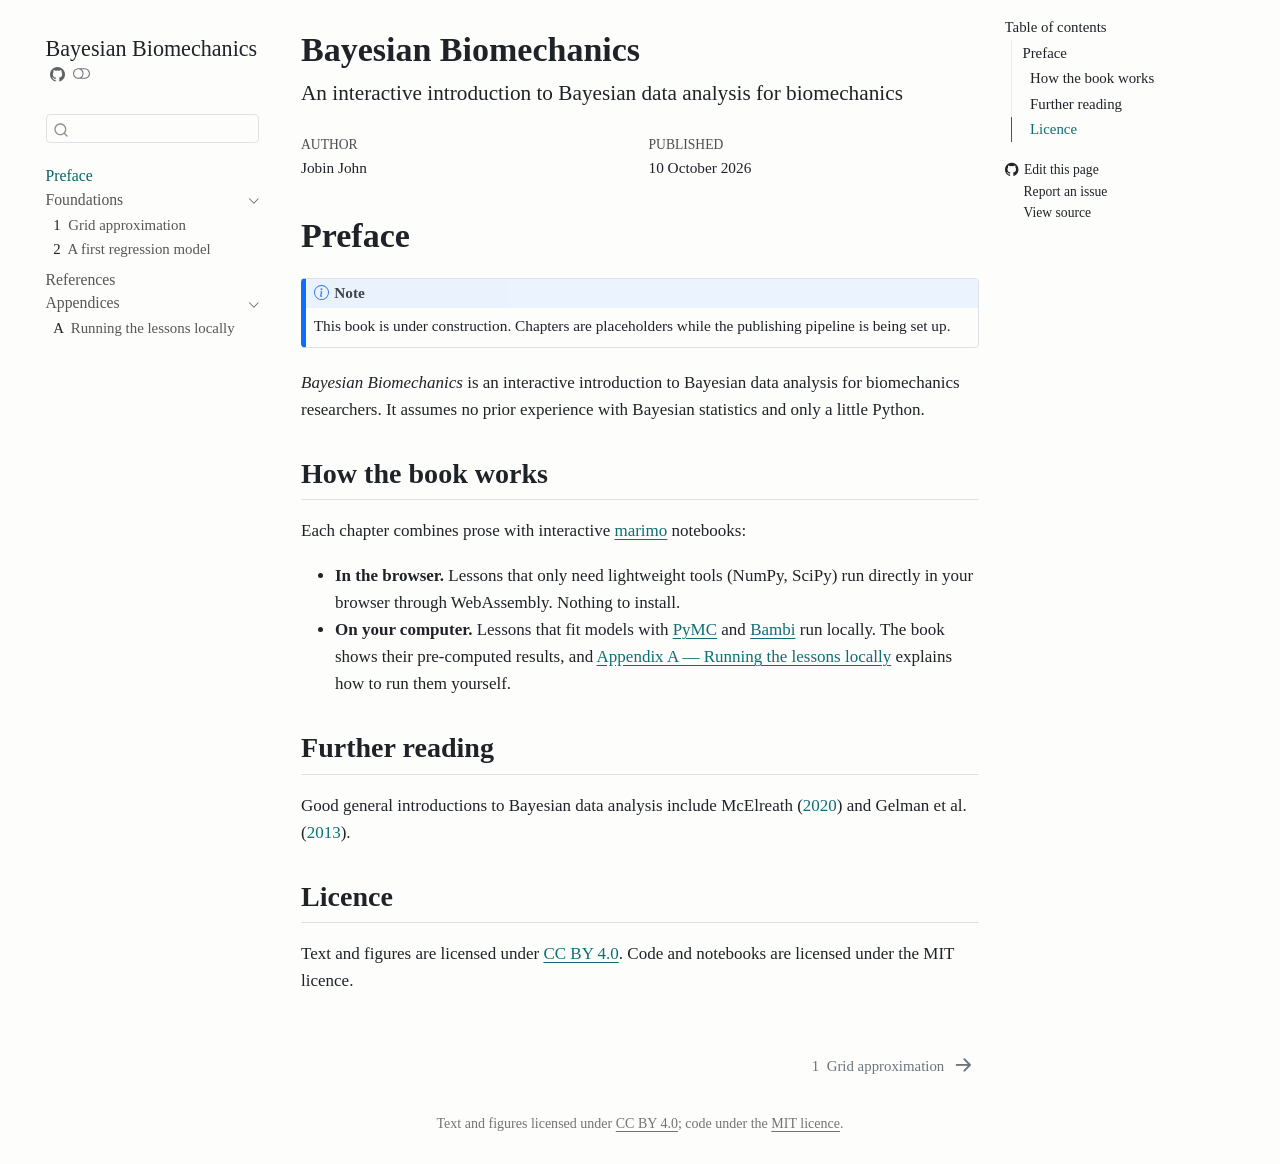
==== index.html @ 27a136d2 "Built site for gh-pages" ====
<!DOCTYPE html>
<html xmlns="http://www.w3.org/1999/xhtml" lang="en-GB" xml:lang="en-GB"><head>

<meta charset="utf-8">
<meta name="generator" content="quarto-1.9.38">

<meta name="viewport" content="width=device-width, initial-scale=1.0, user-scalable=yes">

<meta name="author" content="Jobin John">
<meta name="dcterms.date" content="2026-10-10">

<title>Bayesian Biomechanics</title>
<style>
/* Default styles provided by pandoc.
** See https://pandoc.org/MANUAL.html#variables-for-html for config info.
*/
code{white-space: pre-wrap;}
span.smallcaps{font-variant: small-caps;}
div.columns{display: flex; gap: min(4vw, 1.5em);}
div.column{flex: auto; overflow-x: auto;}
div.hanging-indent{margin-left: 1.5em; text-indent: -1.5em;}
ul.task-list{list-style: none;}
ul.task-list li input[type="checkbox"] {
  width: 0.8em;
  margin: 0 0.8em 0.2em -1em; /* quarto-specific, see https://github.com/quarto-dev/quarto-cli/issues/4556 */ 
  vertical-align: middle;
}
/* CSS for citations */
div.csl-bib-body { }
div.csl-entry {
  clear: both;
  margin-bottom: 0em;
}
.hanging-indent div.csl-entry {
  margin-left:2em;
  text-indent:-2em;
}
div.csl-left-margin {
  min-width:2em;
  float:left;
}
div.csl-right-inline {
  margin-left:2em;
  padding-left:1em;
}
div.csl-indent {
  margin-left: 2em;
}</style>


<script src="site_libs/quarto-nav/quarto-nav.js"></script>
<script src="site_libs/quarto-nav/headroom.min.js"></script>
<script src="site_libs/clipboard/clipboard.min.js"></script>
<script src="site_libs/quarto-search/autocomplete.umd.js"></script>
<script src="site_libs/quarto-search/fuse.min.js"></script>
<script src="site_libs/quarto-search/quarto-search.js"></script>
<meta name="quarto:offset" content="./">
<link href="./01-grid-approximation/index.html" rel="next">
<script src="site_libs/quarto-html/quarto.js" type="module"></script>
<script src="site_libs/quarto-html/tabsets/tabsets.js" type="module"></script>
<script src="site_libs/quarto-html/popper.min.js"></script>
<script src="site_libs/quarto-html/tippy.umd.min.js"></script>
<script src="site_libs/quarto-html/anchor.min.js"></script>
<link href="site_libs/quarto-html/tippy.css" rel="stylesheet">
<link href="site_libs/quarto-html/quarto-syntax-highlighting-6a50bd621f08fdc5c26e43d254df0a90.css" rel="stylesheet" class="quarto-color-scheme" id="quarto-text-highlighting-styles">
<link href="site_libs/quarto-html/quarto-syntax-highlighting-dark-9bfc61b20ce54e18ae6b25bf56d136e1.css" rel="stylesheet" class="quarto-color-scheme quarto-color-alternate" id="quarto-text-highlighting-styles">
<link href="site_libs/quarto-html/quarto-syntax-highlighting-6a50bd621f08fdc5c26e43d254df0a90.css" rel="stylesheet" class="quarto-color-scheme-extra" id="quarto-text-highlighting-styles">
<script src="site_libs/bootstrap/bootstrap.min.js"></script>
<link href="site_libs/bootstrap/bootstrap-icons.css" rel="stylesheet">
<link href="site_libs/bootstrap/bootstrap-147ba38827aabe65ba223d9e9d71cdb8.min.css" rel="stylesheet" append-hash="true" class="quarto-color-scheme" id="quarto-bootstrap" data-mode="light">
<link href="site_libs/bootstrap/bootstrap-dark-3a12921481bc5e168c1eccef44e2c2c0.min.css" rel="stylesheet" append-hash="true" class="quarto-color-scheme quarto-color-alternate" id="quarto-bootstrap" data-mode="dark">
<link href="site_libs/bootstrap/bootstrap-147ba38827aabe65ba223d9e9d71cdb8.min.css" rel="stylesheet" append-hash="true" class="quarto-color-scheme-extra" id="quarto-bootstrap" data-mode="light">
<script id="quarto-search-options" type="application/json">{
  "location": "sidebar",
  "copy-button": false,
  "collapse-after": 3,
  "panel-placement": "start",
  "type": "textbox",
  "limit": 50,
  "keyboard-shortcut": [
    "f",
    "/",
    "s"
  ],
  "show-item-context": false,
  "language": {
    "search-no-results-text": "No results",
    "search-matching-documents-text": "matching documents",
    "search-copy-link-title": "Copy link to search",
    "search-hide-matches-text": "Hide additional matches",
    "search-more-match-text": "more match in this document",
    "search-more-matches-text": "more matches in this document",
    "search-clear-button-title": "Clear",
    "search-text-placeholder": "",
    "search-detached-cancel-button-title": "Cancel",
    "search-submit-button-title": "Submit",
    "search-label": "Search"
  }
}</script>


</head>

<body class="nav-sidebar floating quarto-light"><script id="quarto-html-before-body" type="application/javascript">
    const toggleBodyColorMode = (bsSheetEl) => {
      const mode = bsSheetEl.getAttribute("data-mode");
      const bodyEl = window.document.querySelector("body");
      if (mode === "dark") {
        bodyEl.classList.add("quarto-dark");
        bodyEl.classList.remove("quarto-light");
      } else {
        bodyEl.classList.add("quarto-light");
        bodyEl.classList.remove("quarto-dark");
      }
    }
    const toggleBodyColorPrimary = () => {
      const bsSheetEl = window.document.querySelector("link#quarto-bootstrap:not([rel=disabled-stylesheet])");
      if (bsSheetEl) {
        toggleBodyColorMode(bsSheetEl);
      }
    }
    const setColorSchemeToggle = (alternate) => {
      const toggles = window.document.querySelectorAll('.quarto-color-scheme-toggle');
      for (let i=0; i < toggles.length; i++) {
        const toggle = toggles[i];
        if (toggle) {
          if (alternate) {
            toggle.classList.add("alternate");
          } else {
            toggle.classList.remove("alternate");
          }
        }
      }
    };
    const toggleColorMode = (alternate) => {
      // Switch the stylesheets
      const primaryStylesheets = window.document.querySelectorAll('link.quarto-color-scheme:not(.quarto-color-alternate)');
      const alternateStylesheets = window.document.querySelectorAll('link.quarto-color-scheme.quarto-color-alternate');
      manageTransitions('#quarto-margin-sidebar .nav-link', false);
      if (alternate) {
        // note: dark is layered on light, we don't disable primary!
        enableStylesheet(alternateStylesheets);
        for (const sheetNode of alternateStylesheets) {
          if (sheetNode.id === "quarto-bootstrap") {
            toggleBodyColorMode(sheetNode);
          }
        }
      } else {
        disableStylesheet(alternateStylesheets);
        enableStylesheet(primaryStylesheets)
        toggleBodyColorPrimary();
      }
      manageTransitions('#quarto-margin-sidebar .nav-link', true);
      // Switch the toggles
      setColorSchemeToggle(alternate)
      // Hack to workaround the fact that safari doesn't
      // properly recolor the scrollbar when toggling (#1455)
      if (navigator.userAgent.indexOf('Safari') > 0 && navigator.userAgent.indexOf('Chrome') == -1) {
        manageTransitions("body", false);
        window.scrollTo(0, 1);
        setTimeout(() => {
          window.scrollTo(0, 0);
          manageTransitions("body", true);
        }, 40);
      }
    }
    const disableStylesheet = (stylesheets) => {
      for (let i=0; i < stylesheets.length; i++) {
        const stylesheet = stylesheets[i];
        stylesheet.rel = 'disabled-stylesheet';
      }
    }
    const enableStylesheet = (stylesheets) => {
      for (let i=0; i < stylesheets.length; i++) {
        const stylesheet = stylesheets[i];
        if(stylesheet.rel !== 'stylesheet') { // for Chrome, which will still FOUC without this check
          stylesheet.rel = 'stylesheet';
        }
      }
    }
    const manageTransitions = (selector, allowTransitions) => {
      const els = window.document.querySelectorAll(selector);
      for (let i=0; i < els.length; i++) {
        const el = els[i];
        if (allowTransitions) {
          el.classList.remove('notransition');
        } else {
          el.classList.add('notransition');
        }
      }
    }
    const isFileUrl = () => {
      return window.location.protocol === 'file:';
    }
    const hasAlternateSentinel = () => {
      let styleSentinel = getColorSchemeSentinel();
      if (styleSentinel !== null) {
        return styleSentinel === "alternate";
      } else {
        return false;
      }
    }
    const setStyleSentinel = (alternate) => {
      const value = alternate ? "alternate" : "default";
      if (!isFileUrl()) {
        window.localStorage.setItem("quarto-color-scheme", value);
      } else {
        localAlternateSentinel = value;
      }
    }
    const getColorSchemeSentinel = () => {
      if (!isFileUrl()) {
        const storageValue = window.localStorage.getItem("quarto-color-scheme");
        return storageValue != null ? storageValue : localAlternateSentinel;
      } else {
        return localAlternateSentinel;
      }
    }
    const toggleGiscusIfUsed = (isAlternate, darkModeDefault) => {
      const baseTheme = document.querySelector('#giscus-base-theme')?.value ?? 'light';
      const alternateTheme = document.querySelector('#giscus-alt-theme')?.value ?? 'dark';
      let newTheme = '';
      if(authorPrefersDark) {
        newTheme = isAlternate ? baseTheme : alternateTheme;
      } else {
        newTheme = isAlternate ? alternateTheme : baseTheme;
      }
      const changeGiscusTheme = () => {
        // From: https://github.com/giscus/giscus/issues/336
        const sendMessage = (message) => {
          const iframe = document.querySelector('iframe.giscus-frame');
          if (!iframe) return;
          iframe.contentWindow.postMessage({ giscus: message }, 'https://giscus.app');
        }
        sendMessage({
          setConfig: {
            theme: newTheme
          }
        });
      }
      const isGiscussLoaded = window.document.querySelector('iframe.giscus-frame') !== null;
      if (isGiscussLoaded) {
        changeGiscusTheme();
      }
    };
    const authorPrefersDark = false;
    const darkModeDefault = authorPrefersDark;
      document.querySelector('link#quarto-text-highlighting-styles.quarto-color-scheme-extra').rel = 'disabled-stylesheet';
      document.querySelector('link#quarto-bootstrap.quarto-color-scheme-extra').rel = 'disabled-stylesheet';
    let localAlternateSentinel = darkModeDefault ? 'alternate' : 'default';
    // Dark / light mode switch
    window.quartoToggleColorScheme = () => {
      // Read the current dark / light value
      let toAlternate = !hasAlternateSentinel();
      toggleColorMode(toAlternate);
      setStyleSentinel(toAlternate);
      toggleGiscusIfUsed(toAlternate, darkModeDefault);
      window.dispatchEvent(new Event('resize'));
    };
    // Switch to dark mode if need be
    if (hasAlternateSentinel()) {
      toggleColorMode(true);
    } else {
      toggleColorMode(false);
    }
  </script>

<div id="quarto-search-results"></div>
  <header id="quarto-header" class="headroom fixed-top">
  <nav class="quarto-secondary-nav">
    <div class="container-fluid d-flex">
      <button type="button" class="quarto-btn-toggle btn" data-bs-toggle="collapse" role="button" data-bs-target=".quarto-sidebar-collapse-item" aria-controls="quarto-sidebar" aria-expanded="false" aria-label="Toggle sidebar navigation" onclick="if (window.quartoToggleHeadroom) { window.quartoToggleHeadroom(); }">
        <i class="bi bi-layout-text-sidebar-reverse"></i>
      </button>
        <nav class="quarto-page-breadcrumbs" aria-label="breadcrumb"><ol class="breadcrumb"><li class="breadcrumb-item"><a href="./index.html">Preface</a></li></ol></nav>
        <a class="flex-grow-1" role="navigation" data-bs-toggle="collapse" data-bs-target=".quarto-sidebar-collapse-item" aria-controls="quarto-sidebar" aria-expanded="false" aria-label="Toggle sidebar navigation" onclick="if (window.quartoToggleHeadroom) { window.quartoToggleHeadroom(); }">      
        </a>
      <button type="button" class="btn quarto-search-button" aria-label="Search" onclick="window.quartoOpenSearch();">
        <i class="bi bi-search"></i>
      </button>
    </div>
  </nav>
</header>
<!-- content -->
<div id="quarto-content" class="quarto-container page-columns page-rows-contents page-layout-article">
<!-- sidebar -->
  <nav id="quarto-sidebar" class="sidebar collapse collapse-horizontal quarto-sidebar-collapse-item sidebar-navigation floating overflow-auto">
    <div class="pt-lg-2 mt-2 text-left sidebar-header">
    <div class="sidebar-title mb-0 py-0">
      <a href="./">Bayesian Biomechanics</a> 
        <div class="sidebar-tools-main">
    <a href="https://github.com/jobindjohn/bayesian-biomechanics" title="Source Code" class="quarto-navigation-tool px-1" aria-label="Source Code"><i class="bi bi-github"></i></a>
  <a href="" class="quarto-color-scheme-toggle quarto-navigation-tool  px-1" onclick="window.quartoToggleColorScheme(); return false;" title="Toggle dark mode"><i class="bi"></i></a>
</div>
    </div>
      </div>
        <div class="mt-2 flex-shrink-0 align-items-center">
        <div class="sidebar-search">
        <div id="quarto-search" class="" title="Search"></div>
        </div>
        </div>
    <div class="sidebar-menu-container"> 
    <ul class="list-unstyled mt-1">
        <li class="sidebar-item">
  <div class="sidebar-item-container"> 
  <a href="./index.html" class="sidebar-item-text sidebar-link active">
 <span class="menu-text">Preface</span></a>
  </div>
</li>
        <li class="sidebar-item sidebar-item-section">
      <div class="sidebar-item-container"> 
            <a class="sidebar-item-text sidebar-link text-start" data-bs-toggle="collapse" data-bs-target="#quarto-sidebar-section-1" role="navigation" aria-expanded="true">
 <span class="menu-text">Foundations</span></a>
          <a class="sidebar-item-toggle text-start" data-bs-toggle="collapse" data-bs-target="#quarto-sidebar-section-1" role="navigation" aria-expanded="true" aria-label="Toggle section">
            <i class="bi bi-chevron-right ms-2"></i>
          </a> 
      </div>
      <ul id="quarto-sidebar-section-1" class="collapse list-unstyled sidebar-section depth1 show">  
          <li class="sidebar-item">
  <div class="sidebar-item-container"> 
  <a href="./01-grid-approximation/index.html" class="sidebar-item-text sidebar-link">
 <span class="menu-text"><span class="chapter-number">1</span>&nbsp; <span class="chapter-title">Grid approximation</span></span></a>
  </div>
</li>
          <li class="sidebar-item">
  <div class="sidebar-item-container"> 
  <a href="./02-first-regression/index.html" class="sidebar-item-text sidebar-link">
 <span class="menu-text"><span class="chapter-number">2</span>&nbsp; <span class="chapter-title">A first regression model</span></span></a>
  </div>
</li>
      </ul>
  </li>
        <li class="sidebar-item">
  <div class="sidebar-item-container"> 
  <a href="./references.html" class="sidebar-item-text sidebar-link">
 <span class="menu-text">References</span></a>
  </div>
</li>
        <li class="sidebar-item sidebar-item-section">
      <div class="sidebar-item-container"> 
            <a class="sidebar-item-text sidebar-link text-start" data-bs-toggle="collapse" data-bs-target="#quarto-sidebar-section-2" role="navigation" aria-expanded="true">
 <span class="menu-text">Appendices</span></a>
          <a class="sidebar-item-toggle text-start" data-bs-toggle="collapse" data-bs-target="#quarto-sidebar-section-2" role="navigation" aria-expanded="true" aria-label="Toggle section">
            <i class="bi bi-chevron-right ms-2"></i>
          </a> 
      </div>
      <ul id="quarto-sidebar-section-2" class="collapse list-unstyled sidebar-section depth1 show">  
          <li class="sidebar-item">
  <div class="sidebar-item-container"> 
  <a href="./appendix-setup/index.html" class="sidebar-item-text sidebar-link">
 <span class="menu-text"><span class="chapter-number">A</span>&nbsp; <span class="chapter-title">Running the lessons locally</span></span></a>
  </div>
</li>
      </ul>
  </li>
    </ul>
    </div>
</nav>
<div id="quarto-sidebar-glass" class="quarto-sidebar-collapse-item" data-bs-toggle="collapse" data-bs-target=".quarto-sidebar-collapse-item"></div>
<!-- margin-sidebar -->
    <div id="quarto-margin-sidebar" class="sidebar margin-sidebar">
        <nav id="TOC" role="doc-toc" class="toc-active">
    <h2 id="toc-title">Table of contents</h2>
   
  <ul>
  <li><a href="#preface" id="toc-preface" class="nav-link active" data-scroll-target="#preface">Preface</a>
  <ul class="collapse">
  <li><a href="#how-the-book-works" id="toc-how-the-book-works" class="nav-link" data-scroll-target="#how-the-book-works">How the book works</a></li>
  <li><a href="#further-reading" id="toc-further-reading" class="nav-link" data-scroll-target="#further-reading">Further reading</a></li>
  <li><a href="#licence" id="toc-licence" class="nav-link" data-scroll-target="#licence">Licence</a></li>
  </ul></li>
  </ul>
<div class="toc-actions"><ul><li><a href="https://github.com/jobindjohn/bayesian-biomechanics/edit/main/index.qmd" class="toc-action"><i class="bi bi-github"></i>Edit this page</a></li><li><a href="https://github.com/jobindjohn/bayesian-biomechanics/issues/new" class="toc-action"><i class="bi empty"></i>Report an issue</a></li><li><a href="https://github.com/jobindjohn/bayesian-biomechanics/blob/main/index.qmd" class="toc-action"><i class="bi empty"></i>View source</a></li></ul></div></nav>
    </div>
<!-- main -->
<main class="content" id="quarto-document-content">


<header id="title-block-header" class="quarto-title-block default">
<div class="quarto-title">
<h1 class="title">Bayesian Biomechanics</h1>
<p class="subtitle lead">An interactive introduction to Bayesian data analysis for biomechanics</p>
</div>



<div class="quarto-title-meta">

    <div>
    <div class="quarto-title-meta-heading">Author</div>
    <div class="quarto-title-meta-contents">
             <p>Jobin John </p>
          </div>
  </div>
    
    <div>
    <div class="quarto-title-meta-heading">Published</div>
    <div class="quarto-title-meta-contents">
      <p class="date">10 October 2026</p>
    </div>
  </div>
  
    
  </div>
  


</header>


<section id="preface" class="level1 unnumbered">
<h1 class="unnumbered">Preface</h1>
<div class="callout callout-style-default callout-note callout-titled">
<div class="callout-header d-flex align-content-center">
<div class="callout-icon-container">
<i class="callout-icon"></i>
</div>
<div class="callout-title-container flex-fill">
Note
</div>
</div>
<div class="callout-body-container callout-body">
<p>This book is under construction. Chapters are placeholders while the publishing pipeline is being set up.</p>
</div>
</div>
<p><em>Bayesian Biomechanics</em> is an interactive introduction to Bayesian data analysis for biomechanics researchers. It assumes no prior experience with Bayesian statistics and only a little Python.</p>
<section id="how-the-book-works" class="level2">
<h2 class="anchored" data-anchor-id="how-the-book-works">How the book works</h2>
<p>Each chapter combines prose with interactive <a href="https://marimo.io">marimo</a> notebooks:</p>
<ul>
<li><strong>In the browser.</strong> Lessons that only need lightweight tools (NumPy, SciPy) run directly in your browser through WebAssembly. Nothing to install.</li>
<li><strong>On your computer.</strong> Lessons that fit models with <a href="https://www.pymc.io">PyMC</a> and <a href="https://bambinos.github.io/bambi/">Bambi</a> run locally. The book shows their pre-computed results, and <a href="appendix-setup/index.html" class="quarto-xref"><span>Appendix A — Running the lessons locally</span></a> explains how to run them yourself.</li>
</ul>
</section>
<section id="further-reading" class="level2">
<h2 class="anchored" data-anchor-id="further-reading">Further reading</h2>
<p>Good general introductions to Bayesian data analysis include <span class="citation" data-cites="mcelreath2020">McElreath (<a href="references.html#ref-mcelreath2020" role="doc-biblioref">2020</a>)</span> and <span class="citation" data-cites="gelman2013">Gelman et al. (<a href="references.html#ref-gelman2013" role="doc-biblioref">2013</a>)</span>.</p>
</section>
<section id="licence" class="level2">
<h2 class="anchored" data-anchor-id="licence">Licence</h2>
<p>Text and figures are licensed under <a href="https://creativecommons.org/licenses/by/4.0/">CC BY 4.0</a>. Code and notebooks are licensed under the MIT licence.</p>


<div id="refs" class="references csl-bib-body hanging-indent" data-entry-spacing="0" data-line-spacing="2" role="list" style="display: none">
<div id="ref-gelman2013" class="csl-entry" role="listitem">
Gelman, A., Carlin, J. B., Stern, H. S., Dunson, D. B., Vehtari, A., &amp; Rubin, D. B. (2013). <em>Bayesian data analysis</em> (3rd edn). CRC Press.
</div>
<div id="ref-mcelreath2020" class="csl-entry" role="listitem">
McElreath, R. (2020). <em>Statistical rethinking: A <span>Bayesian</span> course with examples in <span>R</span> and <span>Stan</span></em> (2nd edn). CRC Press.
</div>
</div>
</section>
</section>

</main> <!-- /main -->
<script id="quarto-html-after-body" type="application/javascript">
  window.document.addEventListener("DOMContentLoaded", function (event) {
    // Ensure there is a toggle, if there isn't float one in the top right
    if (window.document.querySelector('.quarto-color-scheme-toggle') === null) {
      const a = window.document.createElement('a');
      a.classList.add('top-right');
      a.classList.add('quarto-color-scheme-toggle');
      a.href = "";
      a.onclick = function() { try { window.quartoToggleColorScheme(); } catch {} return false; };
      const i = window.document.createElement("i");
      i.classList.add('bi');
      a.appendChild(i);
      window.document.body.appendChild(a);
    }
    setColorSchemeToggle(hasAlternateSentinel())
    const icon = "";
    const anchorJS = new window.AnchorJS();
    anchorJS.options = {
      placement: 'right',
      icon: icon
    };
    anchorJS.add('.anchored');
    const isCodeAnnotation = (el) => {
      for (const clz of el.classList) {
        if (clz.startsWith('code-annotation-')) {                     
          return true;
        }
      }
      return false;
    }
    const onCopySuccess = function(e) {
      // button target
      const button = e.trigger;
      // don't keep focus
      button.blur();
      // flash "checked"
      button.classList.add('code-copy-button-checked');
      var currentTitle = button.getAttribute("title");
      button.setAttribute("title", "Copied!");
      let tooltip;
      if (window.bootstrap) {
        button.setAttribute("data-bs-toggle", "tooltip");
        button.setAttribute("data-bs-placement", "left");
        button.setAttribute("data-bs-title", "Copied!");
        tooltip = new bootstrap.Tooltip(button, 
          { trigger: "manual", 
            customClass: "code-copy-button-tooltip",
            offset: [0, -8]});
        tooltip.show();    
      }
      setTimeout(function() {
        if (tooltip) {
          tooltip.hide();
          button.removeAttribute("data-bs-title");
          button.removeAttribute("data-bs-toggle");
          button.removeAttribute("data-bs-placement");
        }
        button.setAttribute("title", currentTitle);
        button.classList.remove('code-copy-button-checked');
      }, 1000);
      // clear code selection
      e.clearSelection();
    }
    const getTextToCopy = function(trigger) {
      const outerScaffold = trigger.parentElement.cloneNode(true);
      const codeEl = outerScaffold.querySelector('code');
      for (const childEl of codeEl.children) {
        if (isCodeAnnotation(childEl)) {
          childEl.remove();
        }
      }
      return codeEl.innerText;
    }
    const clipboard = new window.ClipboardJS('.code-copy-button:not([data-in-quarto-modal])', {
      text: getTextToCopy
    });
    clipboard.on('success', onCopySuccess);
    if (window.document.getElementById('quarto-embedded-source-code-modal')) {
      const clipboardModal = new window.ClipboardJS('.code-copy-button[data-in-quarto-modal]', {
        text: getTextToCopy,
        container: window.document.getElementById('quarto-embedded-source-code-modal')
      });
      clipboardModal.on('success', onCopySuccess);
    }
      var localhostRegex = new RegExp(/^(?:http|https):\/\/localhost\:?[0-9]*\//);
      var mailtoRegex = new RegExp(/^mailto:/);
        var filterRegex = new RegExp("https:\/\/jobindjohn\.github\.io\/bayesian-biomechanics\/");
      var isInternal = (href) => {
          return filterRegex.test(href) || localhostRegex.test(href) || mailtoRegex.test(href);
      }
      // Inspect non-navigation links and adorn them if external
     var links = window.document.querySelectorAll('a[href]:not(.nav-link):not(.navbar-brand):not(.toc-action):not(.sidebar-link):not(.sidebar-item-toggle):not(.pagination-link):not(.no-external):not([aria-hidden]):not(.dropdown-item):not(.quarto-navigation-tool):not(.about-link)');
      for (var i=0; i<links.length; i++) {
        const link = links[i];
        if (!isInternal(link.href)) {
          // undo the damage that might have been done by quarto-nav.js in the case of
          // links that we want to consider external
          if (link.dataset.originalHref !== undefined) {
            link.href = link.dataset.originalHref;
          }
        }
      }
    function tippyHover(el, contentFn, onTriggerFn, onUntriggerFn) {
      const config = {
        allowHTML: true,
        maxWidth: 500,
        delay: 100,
        arrow: false,
        appendTo: function(el) {
            return el.parentElement;
        },
        interactive: true,
        interactiveBorder: 10,
        theme: 'quarto',
        placement: 'bottom-start',
      };
      if (contentFn) {
        config.content = contentFn;
      }
      if (onTriggerFn) {
        config.onTrigger = onTriggerFn;
      }
      if (onUntriggerFn) {
        config.onUntrigger = onUntriggerFn;
      }
      window.tippy(el, config); 
    }
    const noterefs = window.document.querySelectorAll('a[role="doc-noteref"]');
    for (var i=0; i<noterefs.length; i++) {
      const ref = noterefs[i];
      tippyHover(ref, function() {
        // use id or data attribute instead here
        let href = ref.getAttribute('data-footnote-href') || ref.getAttribute('href');
        try { href = new URL(href).hash; } catch {}
        const id = href.replace(/^#\/?/, "");
        const note = window.document.getElementById(id);
        if (note) {
          return note.innerHTML;
        } else {
          return "";
        }
      });
    }
    const xrefs = window.document.querySelectorAll('a.quarto-xref');
    const processXRef = (id, note) => {
      // Strip column container classes
      const stripColumnClz = (el) => {
        el.classList.remove("page-full", "page-columns");
        if (el.children) {
          for (const child of el.children) {
            stripColumnClz(child);
          }
        }
      }
      stripColumnClz(note)
      if (id === null || id.startsWith('sec-')) {
        // Special case sections, only their first couple elements
        const container = document.createElement("div");
        if (note.children && note.children.length > 2) {
          container.appendChild(note.children[0].cloneNode(true));
          for (let i = 1; i < note.children.length; i++) {
            const child = note.children[i];
            if (child.tagName === "P" && child.innerText === "") {
              continue;
            } else {
              container.appendChild(child.cloneNode(true));
              break;
            }
          }
          if (window.Quarto?.typesetMath) {
            window.Quarto.typesetMath(container);
          }
          return container.innerHTML
        } else {
          if (window.Quarto?.typesetMath) {
            window.Quarto.typesetMath(note);
          }
          return note.innerHTML;
        }
      } else {
        // Remove any anchor links if they are present
        const anchorLink = note.querySelector('a.anchorjs-link');
        if (anchorLink) {
          anchorLink.remove();
        }
        if (window.Quarto?.typesetMath) {
          window.Quarto.typesetMath(note);
        }
        if (note.classList.contains("callout")) {
          return note.outerHTML;
        } else {
          return note.innerHTML;
        }
      }
    }
    for (var i=0; i<xrefs.length; i++) {
      const xref = xrefs[i];
      tippyHover(xref, undefined, function(instance) {
        instance.disable();
        let url = xref.getAttribute('href');
        let hash = undefined; 
        if (url.startsWith('#')) {
          hash = url;
        } else {
          try { hash = new URL(url).hash; } catch {}
        }
        if (hash) {
          const id = hash.replace(/^#\/?/, "");
          const note = window.document.getElementById(id);
          if (note !== null) {
            try {
              const html = processXRef(id, note.cloneNode(true));
              instance.setContent(html);
            } finally {
              instance.enable();
              instance.show();
            }
          } else {
            // See if we can fetch this
            fetch(url.split('#')[0])
            .then(res => res.text())
            .then(html => {
              const parser = new DOMParser();
              const htmlDoc = parser.parseFromString(html, "text/html");
              const note = htmlDoc.getElementById(id);
              if (note !== null) {
                const html = processXRef(id, note);
                instance.setContent(html);
              } 
            }).finally(() => {
              instance.enable();
              instance.show();
            });
          }
        } else {
          // See if we can fetch a full url (with no hash to target)
          // This is a special case and we should probably do some content thinning / targeting
          fetch(url)
          .then(res => res.text())
          .then(html => {
            const parser = new DOMParser();
            const htmlDoc = parser.parseFromString(html, "text/html");
            const note = htmlDoc.querySelector('main.content');
            if (note !== null) {
              // This should only happen for chapter cross references
              // (since there is no id in the URL)
              // remove the first header
              if (note.children.length > 0 && note.children[0].tagName === "HEADER") {
                note.children[0].remove();
              }
              const html = processXRef(null, note);
              instance.setContent(html);
            } 
          }).finally(() => {
            instance.enable();
            instance.show();
          });
        }
      }, function(instance) {
      });
    }
        let selectedAnnoteEl;
        const selectorForAnnotation = ( cell, annotation) => {
          let cellAttr = 'data-code-cell="' + cell + '"';
          let lineAttr = 'data-code-annotation="' +  annotation + '"';
          const selector = 'span[' + cellAttr + '][' + lineAttr + ']';
          return selector;
        }
        const selectCodeLines = (annoteEl) => {
          const doc = window.document;
          const targetCell = annoteEl.getAttribute("data-target-cell");
          const targetAnnotation = annoteEl.getAttribute("data-target-annotation");
          const annoteSpan = window.document.querySelector(selectorForAnnotation(targetCell, targetAnnotation));
          const lines = annoteSpan.getAttribute("data-code-lines").split(",");
          const lineIds = lines.map((line) => {
            return targetCell + "-" + line;
          })
          let top = null;
          let height = null;
          let parent = null;
          if (lineIds.length > 0) {
              //compute the position of the single el (top and bottom and make a div)
              const el = window.document.getElementById(lineIds[0]);
              top = el.offsetTop;
              height = el.offsetHeight;
              parent = el.parentElement.parentElement;
            if (lineIds.length > 1) {
              const lastEl = window.document.getElementById(lineIds[lineIds.length - 1]);
              const bottom = lastEl.offsetTop + lastEl.offsetHeight;
              height = bottom - top;
            }
            if (top !== null && height !== null && parent !== null) {
              // cook up a div (if necessary) and position it 
              let div = window.document.getElementById("code-annotation-line-highlight");
              if (div === null) {
                div = window.document.createElement("div");
                div.setAttribute("id", "code-annotation-line-highlight");
                div.style.position = 'absolute';
                parent.appendChild(div);
              }
              div.style.top = top - 2 + "px";
              div.style.height = height + 4 + "px";
              div.style.left = 0;
              let gutterDiv = window.document.getElementById("code-annotation-line-highlight-gutter");
              if (gutterDiv === null) {
                gutterDiv = window.document.createElement("div");
                gutterDiv.setAttribute("id", "code-annotation-line-highlight-gutter");
                gutterDiv.style.position = 'absolute';
                const codeCell = window.document.getElementById(targetCell);
                const gutter = codeCell.querySelector('.code-annotation-gutter');
                gutter.appendChild(gutterDiv);
              }
              gutterDiv.style.top = top - 2 + "px";
              gutterDiv.style.height = height + 4 + "px";
            }
            selectedAnnoteEl = annoteEl;
          }
        };
        const unselectCodeLines = () => {
          const elementsIds = ["code-annotation-line-highlight", "code-annotation-line-highlight-gutter"];
          elementsIds.forEach((elId) => {
            const div = window.document.getElementById(elId);
            if (div) {
              div.remove();
            }
          });
          selectedAnnoteEl = undefined;
        };
          // Handle positioning of the toggle
      window.addEventListener(
        "resize",
        throttle(() => {
          elRect = undefined;
          if (selectedAnnoteEl) {
            selectCodeLines(selectedAnnoteEl);
          }
        }, 10)
      );
      function throttle(fn, ms) {
      let throttle = false;
      let timer;
        return (...args) => {
          if(!throttle) { // first call gets through
              fn.apply(this, args);
              throttle = true;
          } else { // all the others get throttled
              if(timer) clearTimeout(timer); // cancel #2
              timer = setTimeout(() => {
                fn.apply(this, args);
                timer = throttle = false;
              }, ms);
          }
        };
      }
        // Attach click handler to the DT
        const annoteDls = window.document.querySelectorAll('dt[data-target-cell]');
        for (const annoteDlNode of annoteDls) {
          annoteDlNode.addEventListener('click', (event) => {
            const clickedEl = event.target;
            if (clickedEl !== selectedAnnoteEl) {
              unselectCodeLines();
              const activeEl = window.document.querySelector('dt[data-target-cell].code-annotation-active');
              if (activeEl) {
                activeEl.classList.remove('code-annotation-active');
              }
              selectCodeLines(clickedEl);
              clickedEl.classList.add('code-annotation-active');
            } else {
              // Unselect the line
              unselectCodeLines();
              clickedEl.classList.remove('code-annotation-active');
            }
          });
        }
    const findCites = (el) => {
      const parentEl = el.parentElement;
      if (parentEl) {
        const cites = parentEl.dataset.cites;
        if (cites) {
          return {
            el,
            cites: cites.split(' ')
          };
        } else {
          return findCites(el.parentElement)
        }
      } else {
        return undefined;
      }
    };
    var bibliorefs = window.document.querySelectorAll('a[role="doc-biblioref"]');
    for (var i=0; i<bibliorefs.length; i++) {
      const ref = bibliorefs[i];
      const citeInfo = findCites(ref);
      if (citeInfo) {
        tippyHover(citeInfo.el, function() {
          var popup = window.document.createElement('div');
          citeInfo.cites.forEach(function(cite) {
            var citeDiv = window.document.createElement('div');
            citeDiv.classList.add('hanging-indent');
            citeDiv.classList.add('csl-entry');
            var biblioDiv = window.document.getElementById('ref-' + cite);
            if (biblioDiv) {
              citeDiv.innerHTML = biblioDiv.innerHTML;
            }
            popup.appendChild(citeDiv);
          });
          return popup.innerHTML;
        });
      }
    }
  });
  </script>
<nav class="page-navigation">
  <div class="nav-page nav-page-previous">
  </div>
  <div class="nav-page nav-page-next">
      <a href="./01-grid-approximation/index.html" class="pagination-link" aria-label="Grid approximation">
        <span class="nav-page-text"><span class="chapter-number">1</span>&nbsp; <span class="chapter-title">Grid approximation</span></span> <i class="bi bi-arrow-right-short"></i>
      </a>
  </div>
</nav>
</div> <!-- /content -->
<footer class="footer">
  <div class="nav-footer">
    <div class="nav-footer-left">
      &nbsp;
    </div>   
    <div class="nav-footer-center">
<p>Text and figures licensed under <a href="https://creativecommons.org/licenses/by/4.0/">CC BY 4.0</a>; code under the <a href="https://github.com/jobindjohn/bayesian-biomechanics/blob/main/LICENSE">MIT licence</a>.</p>
<div class="toc-actions d-sm-block d-md-none"><ul><li><a href="https://github.com/jobindjohn/bayesian-biomechanics/edit/main/index.qmd" class="toc-action"><i class="bi bi-github"></i>Edit this page</a></li><li><a href="https://github.com/jobindjohn/bayesian-biomechanics/issues/new" class="toc-action"><i class="bi empty"></i>Report an issue</a></li><li><a href="https://github.com/jobindjohn/bayesian-biomechanics/blob/main/index.qmd" class="toc-action"><i class="bi empty"></i>View source</a></li></ul></div></div>
    <div class="nav-footer-right">
      &nbsp;
    </div>
  </div>
</footer>




</body></html>
---- site_libs/quarto-html/tippy.css ----
.tippy-box[data-animation=fade][data-state=hidden]{opacity:0}[data-tippy-root]{max-width:calc(100vw - 10px)}.tippy-box{position:relative;background-color:#333;color:#fff;border-radius:4px;font-size:14px;line-height:1.4;white-space:normal;outline:0;transition-property:transform,visibility,opacity}.tippy-box[data-placement^=top]>.tippy-arrow{bottom:0}.tippy-box[data-placement^=top]>.tippy-arrow:before{bottom:-7px;left:0;border-width:8px 8px 0;border-top-color:initial;transform-origin:center top}.tippy-box[data-placement^=bottom]>.tippy-arrow{top:0}.tippy-box[data-placement^=bottom]>.tippy-arrow:before{top:-7px;left:0;border-width:0 8px 8px;border-bottom-color:initial;transform-origin:center bottom}.tippy-box[data-placement^=left]>.tippy-arrow{right:0}.tippy-box[data-placement^=left]>.tippy-arrow:before{border-width:8px 0 8px 8px;border-left-color:initial;right:-7px;transform-origin:center left}.tippy-box[data-placement^=right]>.tippy-arrow{left:0}.tippy-box[data-placement^=right]>.tippy-arrow:before{left:-7px;border-width:8px 8px 8px 0;border-right-color:initial;transform-origin:center right}.tippy-box[data-inertia][data-state=visible]{transition-timing-function:cubic-bezier(.54,1.5,.38,1.11)}.tippy-arrow{width:16px;height:16px;color:#333}.tippy-arrow:before{content:"";position:absolute;border-color:transparent;border-style:solid}.tippy-content{position:relative;padding:5px 9px;z-index:1}
---- site_libs/quarto-html/quarto-syntax-highlighting-6a50bd621f08fdc5c26e43d254df0a90.css ----
/* quarto syntax highlight colors */
:root {
  --quarto-hl-ot-color: #003B4F;
  --quarto-hl-at-color: #657422;
  --quarto-hl-ss-color: #20794D;
  --quarto-hl-an-color: #5E5E5E;
  --quarto-hl-fu-color: #4758AB;
  --quarto-hl-st-color: #20794D;
  --quarto-hl-cf-color: #003B4F;
  --quarto-hl-op-color: #5E5E5E;
  --quarto-hl-er-color: #AD0000;
  --quarto-hl-bn-color: #AD0000;
  --quarto-hl-al-color: #AD0000;
  --quarto-hl-va-color: #111111;
  --quarto-hl-bu-color: inherit;
  --quarto-hl-ex-color: inherit;
  --quarto-hl-pp-color: #AD0000;
  --quarto-hl-in-color: #5E5E5E;
  --quarto-hl-vs-color: #20794D;
  --quarto-hl-wa-color: #5E5E5E;
  --quarto-hl-do-color: #5E5E5E;
  --quarto-hl-im-color: #00769E;
  --quarto-hl-ch-color: #20794D;
  --quarto-hl-dt-color: #AD0000;
  --quarto-hl-fl-color: #AD0000;
  --quarto-hl-co-color: #5E5E5E;
  --quarto-hl-cv-color: #5E5E5E;
  --quarto-hl-cn-color: #8f5902;
  --quarto-hl-sc-color: #5E5E5E;
  --quarto-hl-dv-color: #AD0000;
  --quarto-hl-kw-color: #003B4F;
}

/* other quarto variables */
:root {
  --quarto-font-monospace: JetBrains Mono;
}

/* syntax highlight based on Pandoc's rules */
pre > code.sourceCode > span {
  color: #003B4F;
}

code.sourceCode > span {
  color: #003B4F;
}

div.sourceCode,
div.sourceCode pre.sourceCode {
  color: #003B4F;
}

/* Normal */
code span {
  color: #003B4F;
}

/* Alert */
code span.al {
  color: #AD0000;
  font-style: inherit;
}

/* Annotation */
code span.an {
  color: #5E5E5E;
  font-style: inherit;
}

/* Attribute */
code span.at {
  color: #657422;
  font-style: inherit;
}

/* BaseN */
code span.bn {
  color: #AD0000;
  font-style: inherit;
}

/* BuiltIn */
code span.bu {
  font-style: inherit;
}

/* ControlFlow */
code span.cf {
  color: #003B4F;
  font-weight: bold;
  font-style: inherit;
}

/* Char */
code span.ch {
  color: #20794D;
  font-style: inherit;
}

/* Constant */
code span.cn {
  color: #8f5902;
  font-style: inherit;
}

/* Comment */
code span.co {
  color: #5E5E5E;
  font-style: inherit;
}

/* CommentVar */
code span.cv {
  color: #5E5E5E;
  font-style: italic;
}

/* Documentation */
code span.do {
  color: #5E5E5E;
  font-style: italic;
}

/* DataType */
code span.dt {
  color: #AD0000;
  font-style: inherit;
}

/* DecVal */
code span.dv {
  color: #AD0000;
  font-style: inherit;
}

/* Error */
code span.er {
  color: #AD0000;
  font-style: inherit;
}

/* Extension */
code span.ex {
  font-style: inherit;
}

/* Float */
code span.fl {
  color: #AD0000;
  font-style: inherit;
}

/* Function */
code span.fu {
  color: #4758AB;
  font-style: inherit;
}

/* Import */
code span.im {
  color: #00769E;
  font-style: inherit;
}

/* Information */
code span.in {
  color: #5E5E5E;
  font-style: inherit;
}

/* Keyword */
code span.kw {
  color: #003B4F;
  font-weight: bold;
  font-style: inherit;
}

/* Operator */
code span.op {
  color: #5E5E5E;
  font-style: inherit;
}

/* Other */
code span.ot {
  color: #003B4F;
  font-style: inherit;
}

/* Preprocessor */
code span.pp {
  color: #AD0000;
  font-style: inherit;
}

/* SpecialChar */
code span.sc {
  color: #5E5E5E;
  font-style: inherit;
}

/* SpecialString */
code span.ss {
  color: #20794D;
  font-style: inherit;
}

/* String */
code span.st {
  color: #20794D;
  font-style: inherit;
}

/* Variable */
code span.va {
  color: #111111;
  font-style: inherit;
}

/* VerbatimString */
code span.vs {
  color: #20794D;
  font-style: inherit;
}

/* Warning */
code span.wa {
  color: #5E5E5E;
  font-style: italic;
}

.prevent-inlining {
  content: "</";
}

/*# sourceMappingURL=578e078b04c633f505ec7d1e5e16062d.css.map */
---- site_libs/quarto-html/quarto-syntax-highlighting-dark-9bfc61b20ce54e18ae6b25bf56d136e1.css ----
/* quarto syntax highlight colors */
:root {
  --quarto-hl-al-color: #f07178;
  --quarto-hl-an-color: #d4d0ab;
  --quarto-hl-at-color: #00e0e0;
  --quarto-hl-bn-color: #d4d0ab;
  --quarto-hl-bu-color: #abe338;
  --quarto-hl-ch-color: #abe338;
  --quarto-hl-co-color: #f8f8f2;
  --quarto-hl-cv-color: #ffd700;
  --quarto-hl-cn-color: #ffd700;
  --quarto-hl-cf-color: #ffa07a;
  --quarto-hl-dt-color: #ffa07a;
  --quarto-hl-dv-color: #d4d0ab;
  --quarto-hl-do-color: #f8f8f2;
  --quarto-hl-er-color: #f07178;
  --quarto-hl-ex-color: #00e0e0;
  --quarto-hl-fl-color: #d4d0ab;
  --quarto-hl-fu-color: #ffa07a;
  --quarto-hl-im-color: #abe338;
  --quarto-hl-in-color: #d4d0ab;
  --quarto-hl-kw-color: #ffa07a;
  --quarto-hl-op-color: #ffa07a;
  --quarto-hl-ot-color: #00e0e0;
  --quarto-hl-pp-color: #dcc6e0;
  --quarto-hl-re-color: #00e0e0;
  --quarto-hl-sc-color: #abe338;
  --quarto-hl-ss-color: #abe338;
  --quarto-hl-st-color: #abe338;
  --quarto-hl-va-color: #00e0e0;
  --quarto-hl-vs-color: #abe338;
  --quarto-hl-wa-color: #dcc6e0;
}

/* other quarto variables */
:root {
  --quarto-font-monospace: JetBrains Mono;
}

/* syntax highlight based on Pandoc's rules */
pre > code.sourceCode > span {
  color: #f8f8f2;
}

code.sourceCode > span {
  color: #f8f8f2;
}

div.sourceCode,
div.sourceCode pre.sourceCode {
  color: #f8f8f2;
}

/* Normal */
code span {
  color: #f8f8f2;
}

/* Alert */
code span.al {
  color: #f07178;
}

/* Annotation */
code span.an {
  color: #d4d0ab;
}

/* Attribute */
code span.at {
  color: #00e0e0;
}

/* BaseN */
code span.bn {
  color: #d4d0ab;
}

/* BuiltIn */
code span.bu {
  color: #abe338;
}

/* ControlFlow */
code span.cf {
  font-weight: bold;
  color: #ffa07a;
}

/* Char */
code span.ch {
  color: #abe338;
}

/* Constant */
code span.cn {
  color: #ffd700;
}

/* Comment */
code span.co {
  font-style: italic;
  color: #f8f8f2;
}

/* CommentVar */
code span.cv {
  color: #ffd700;
}

/* Documentation */
code span.do {
  color: #f8f8f2;
}

/* DataType */
code span.dt {
  color: #ffa07a;
}

/* DecVal */
code span.dv {
  color: #d4d0ab;
}

/* Error */
code span.er {
  color: #f07178;
  text-decoration: underline;
}

/* Extension */
code span.ex {
  font-weight: bold;
  color: #00e0e0;
}

/* Float */
code span.fl {
  color: #d4d0ab;
}

/* Function */
code span.fu {
  color: #ffa07a;
}

/* Import */
code span.im {
  color: #abe338;
}

/* Information */
code span.in {
  color: #d4d0ab;
}

/* Keyword */
code span.kw {
  font-weight: bold;
  color: #ffa07a;
}

/* Operator */
code span.op {
  color: #ffa07a;
}

/* Other */
code span.ot {
  color: #00e0e0;
}

/* Preprocessor */
code span.pp {
  color: #dcc6e0;
}

/* RegionMarker */
code span.re {
  background-color: #f8f8f2;
  color: #00e0e0;
}

/* SpecialChar */
code span.sc {
  color: #abe338;
}

/* SpecialString */
code span.ss {
  color: #abe338;
}

/* String */
code span.st {
  color: #abe338;
}

/* Variable */
code span.va {
  color: #00e0e0;
}

/* VerbatimString */
code span.vs {
  color: #abe338;
}

/* Warning */
code span.wa {
  color: #dcc6e0;
}

.prevent-inlining {
  content: "</";
}

/*# sourceMappingURL=b2ce74545b8cec11ae7ece569a484522.css.map */
---- site_libs/quarto-html/quarto-syntax-highlighting-6a50bd621f08fdc5c26e43d254df0a90.css ----
/* quarto syntax highlight colors */
:root {
  --quarto-hl-ot-color: #003B4F;
  --quarto-hl-at-color: #657422;
  --quarto-hl-ss-color: #20794D;
  --quarto-hl-an-color: #5E5E5E;
  --quarto-hl-fu-color: #4758AB;
  --quarto-hl-st-color: #20794D;
  --quarto-hl-cf-color: #003B4F;
  --quarto-hl-op-color: #5E5E5E;
  --quarto-hl-er-color: #AD0000;
  --quarto-hl-bn-color: #AD0000;
  --quarto-hl-al-color: #AD0000;
  --quarto-hl-va-color: #111111;
  --quarto-hl-bu-color: inherit;
  --quarto-hl-ex-color: inherit;
  --quarto-hl-pp-color: #AD0000;
  --quarto-hl-in-color: #5E5E5E;
  --quarto-hl-vs-color: #20794D;
  --quarto-hl-wa-color: #5E5E5E;
  --quarto-hl-do-color: #5E5E5E;
  --quarto-hl-im-color: #00769E;
  --quarto-hl-ch-color: #20794D;
  --quarto-hl-dt-color: #AD0000;
  --quarto-hl-fl-color: #AD0000;
  --quarto-hl-co-color: #5E5E5E;
  --quarto-hl-cv-color: #5E5E5E;
  --quarto-hl-cn-color: #8f5902;
  --quarto-hl-sc-color: #5E5E5E;
  --quarto-hl-dv-color: #AD0000;
  --quarto-hl-kw-color: #003B4F;
}

/* other quarto variables */
:root {
  --quarto-font-monospace: JetBrains Mono;
}

/* syntax highlight based on Pandoc's rules */
pre > code.sourceCode > span {
  color: #003B4F;
}

code.sourceCode > span {
  color: #003B4F;
}

div.sourceCode,
div.sourceCode pre.sourceCode {
  color: #003B4F;
}

/* Normal */
code span {
  color: #003B4F;
}

/* Alert */
code span.al {
  color: #AD0000;
  font-style: inherit;
}

/* Annotation */
code span.an {
  color: #5E5E5E;
  font-style: inherit;
}

/* Attribute */
code span.at {
  color: #657422;
  font-style: inherit;
}

/* BaseN */
code span.bn {
  color: #AD0000;
  font-style: inherit;
}

/* BuiltIn */
code span.bu {
  font-style: inherit;
}

/* ControlFlow */
code span.cf {
  color: #003B4F;
  font-weight: bold;
  font-style: inherit;
}

/* Char */
code span.ch {
  color: #20794D;
  font-style: inherit;
}

/* Constant */
code span.cn {
  color: #8f5902;
  font-style: inherit;
}

/* Comment */
code span.co {
  color: #5E5E5E;
  font-style: inherit;
}

/* CommentVar */
code span.cv {
  color: #5E5E5E;
  font-style: italic;
}

/* Documentation */
code span.do {
  color: #5E5E5E;
  font-style: italic;
}

/* DataType */
code span.dt {
  color: #AD0000;
  font-style: inherit;
}

/* DecVal */
code span.dv {
  color: #AD0000;
  font-style: inherit;
}

/* Error */
code span.er {
  color: #AD0000;
  font-style: inherit;
}

/* Extension */
code span.ex {
  font-style: inherit;
}

/* Float */
code span.fl {
  color: #AD0000;
  font-style: inherit;
}

/* Function */
code span.fu {
  color: #4758AB;
  font-style: inherit;
}

/* Import */
code span.im {
  color: #00769E;
  font-style: inherit;
}

/* Information */
code span.in {
  color: #5E5E5E;
  font-style: inherit;
}

/* Keyword */
code span.kw {
  color: #003B4F;
  font-weight: bold;
  font-style: inherit;
}

/* Operator */
code span.op {
  color: #5E5E5E;
  font-style: inherit;
}

/* Other */
code span.ot {
  color: #003B4F;
  font-style: inherit;
}

/* Preprocessor */
code span.pp {
  color: #AD0000;
  font-style: inherit;
}

/* SpecialChar */
code span.sc {
  color: #5E5E5E;
  font-style: inherit;
}

/* SpecialString */
code span.ss {
  color: #20794D;
  font-style: inherit;
}

/* String */
code span.st {
  color: #20794D;
  font-style: inherit;
}

/* Variable */
code span.va {
  color: #111111;
  font-style: inherit;
}

/* VerbatimString */
code span.vs {
  color: #20794D;
  font-style: inherit;
}

/* Warning */
code span.wa {
  color: #5E5E5E;
  font-style: italic;
}

.prevent-inlining {
  content: "</";
}

/*# sourceMappingURL=578e078b04c633f505ec7d1e5e16062d.css.map */
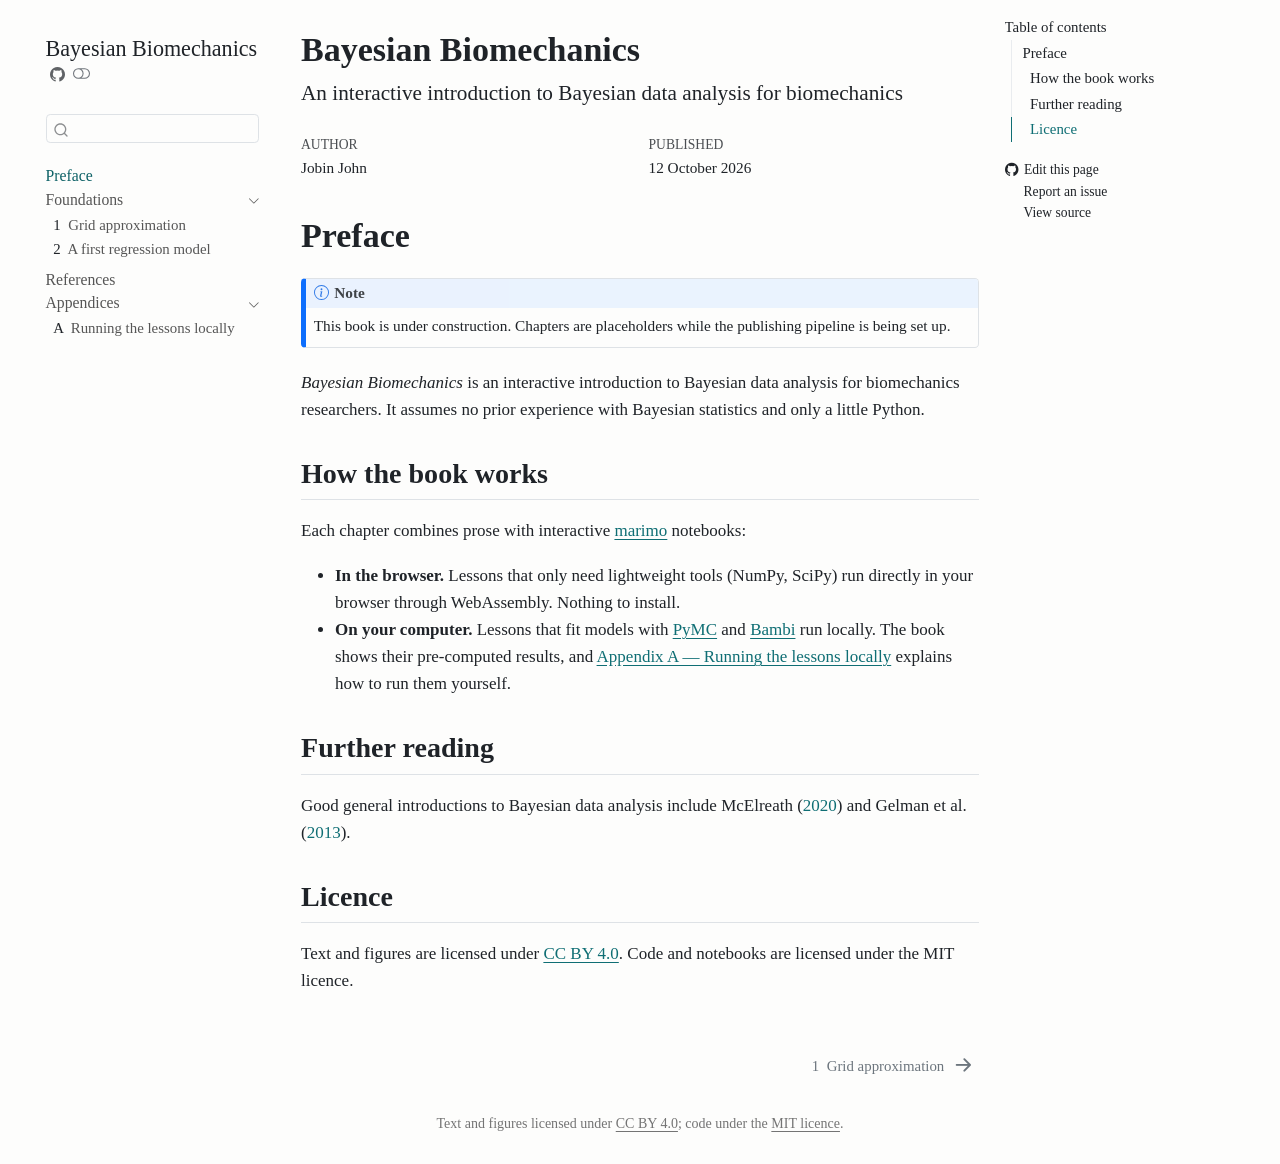
==== commit fe0ece16: "Built site for gh-pages" ====
--- a/index.html
+++ b/index.html
@@ -7,7 +7,7 @@
 <meta name="viewport" content="width=device-width, initial-scale=1.0, user-scalable=yes">
 
 <meta name="author" content="Jobin John">
-<meta name="dcterms.date" content="2026-10-10">
+<meta name="dcterms.date" content="2026-10-12">
 
 <title>Bayesian Biomechanics</title>
 <style>
@@ -67,9 +67,9 @@
 <link href="site_libs/quarto-html/quarto-syntax-highlighting-6a50bd621f08fdc5c26e43d254df0a90.css" rel="stylesheet" class="quarto-color-scheme-extra" id="quarto-text-highlighting-styles">
 <script src="site_libs/bootstrap/bootstrap.min.js"></script>
 <link href="site_libs/bootstrap/bootstrap-icons.css" rel="stylesheet">
-<link href="site_libs/bootstrap/bootstrap-147ba38827aabe65ba223d9e9d71cdb8.min.css" rel="stylesheet" append-hash="true" class="quarto-color-scheme" id="quarto-bootstrap" data-mode="light">
-<link href="site_libs/bootstrap/bootstrap-dark-3a12921481bc5e168c1eccef44e2c2c0.min.css" rel="stylesheet" append-hash="true" class="quarto-color-scheme quarto-color-alternate" id="quarto-bootstrap" data-mode="dark">
-<link href="site_libs/bootstrap/bootstrap-147ba38827aabe65ba223d9e9d71cdb8.min.css" rel="stylesheet" append-hash="true" class="quarto-color-scheme-extra" id="quarto-bootstrap" data-mode="light">
+<link href="site_libs/bootstrap/bootstrap-0bfcbdbcf91d551d9c2b2b4191e0a2f6.min.css" rel="stylesheet" append-hash="true" class="quarto-color-scheme" id="quarto-bootstrap" data-mode="light">
+<link href="site_libs/bootstrap/bootstrap-dark-08acdd9c3be60eac39060eaf189baf43.min.css" rel="stylesheet" append-hash="true" class="quarto-color-scheme quarto-color-alternate" id="quarto-bootstrap" data-mode="dark">
+<link href="site_libs/bootstrap/bootstrap-0bfcbdbcf91d551d9c2b2b4191e0a2f6.min.css" rel="stylesheet" append-hash="true" class="quarto-color-scheme-extra" id="quarto-bootstrap" data-mode="light">
 <script id="quarto-search-options" type="application/json">{
   "location": "sidebar",
   "copy-button": false,
@@ -396,7 +396,7 @@
     <div>
     <div class="quarto-title-meta-heading">Published</div>
     <div class="quarto-title-meta-contents">
-      <p class="date">10 October 2026</p>
+      <p class="date">12 October 2026</p>
     </div>
   </div>
   
